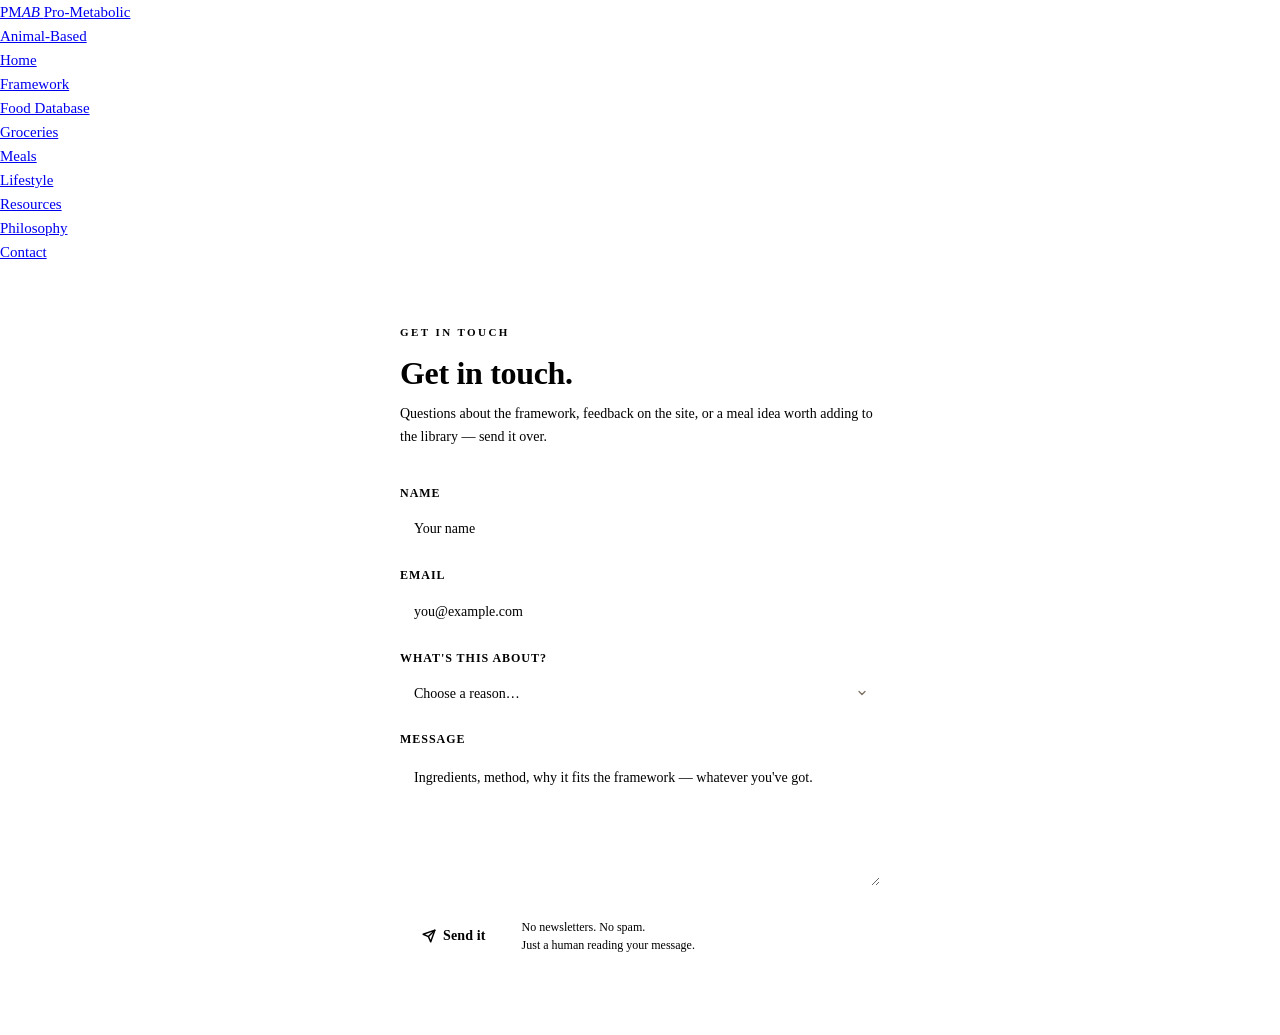
==== contact.html @ 6cdfcf11 "Add files via upload" ====
<!DOCTYPE html>
<html lang="en">
<head>
  <meta charset="UTF-8" />
  <meta name="viewport" content="width=device-width, initial-scale=1.0" />
  <title>PMAB - Contact</title>
  <meta name="description" content="Get in touch with PMAB. Questions, feedback, or a meal idea worth adding to the library."/>
  <meta name="keywords" content="PMAB contact, pro metabolic diet questions, animal based diet feedback, submit meal idea, PMAB community"/>
  <meta property="og:title" content="PMAB - Contact"/>
  <meta property="og:description" content="Get in touch with PMAB. Questions, feedback, or a meal idea worth adding to the library."/>
  <meta property="og:type" content="website"/>
  <link rel="icon" type="image/png" href="/images/favicon-96x96.png" sizes="96x96" />
  <link rel="icon" type="image/svg+xml" href="/images/favicon.svg" />
  <link rel="shortcut icon" href="/images/favicon.ico" />
  <link rel="apple-touch-icon" sizes="180x180" href="/images/apple-touch-icon.png" />
  <link rel="manifest" href="/images/site.webmanifest" />
  <link rel="preconnect" href="https://fonts.googleapis.com" />
  <link rel="preconnect" href="https://fonts.gstatic.com" crossorigin />
  <link href="https://fonts.googleapis.com/css2?family=Zilla+Slab:wght@400;600;700&family=Inter:wght@400;500;600;700&display=swap" rel="stylesheet" />
  <link rel="stylesheet" href="shared.css"/>

  <style>

    *, *::before, *::after { box-sizing: border-box; margin: 0; padding: 0; }
    body {
      background: var(--bg);
      color: var(--text);
      font-family: var(--font-b);
      font-size: 15px;
      line-height: 1.6;
      min-height: 100vh;
      display: flex;
      flex-direction: column;
    }

    /* ── HEADER ─────────────────────────────────── */
    header {
      border-bottom: 1px solid var(--border);
      padding: 24px 32px;
      display: flex;
      align-items: center;
      justify-content: space-between;
      flex-wrap: wrap;
      gap: 16px;
      background: var(--bg);
    }

    .wordmark {
      display: flex;
      align-items: baseline;
      gap: 14px;
      text-decoration: none;
    }

    .wordmark-main {
      font-family: var(--font-d);
      font-size: 2.1rem;
      font-weight: 700;
      letter-spacing: 0.06em;
      color: var(--text);
      line-height: 1;
    }
    .wordmark-main span { color: var(--green); }

    .wordmark-divider { width: 1px; height: 22px; background: var(--border-hi); }

    .wordmark-sub {
      font-size: 11px;
      letter-spacing: 0.18em;
      text-transform: uppercase;
      color: var(--text-3);
      font-weight: 600;
      line-height: 1.3;
    }

    .header-nav {
      display: flex;
      gap: 2px;
      align-items: center;
    }

    .nav-link {
      padding: 7px 13px;
      border-radius: var(--r);
      font-size: 13px;
      font-weight: 600;
      color: var(--text-3);
      text-decoration: none;
      transition: all var(--ease);
      border: 1px solid transparent;
    }
    .nav-link:hover { color: var(--text-2); background: var(--bg-card2); }
    .nav-link.active {
      color: var(--green);
      border-color: var(--green);
      background: var(--green-lo);
    }

    /* ── MAIN ────────────────────────────────────── */
    main {
      flex: 1;
      display: flex;
      align-items: center;
      justify-content: center;
      padding: 60px 24px 80px;
    }

    .contact-wrap {
      width: 100%;
      max-width: 480px;
    }

    .contact-eyebrow {
      font-size: 11px;
      letter-spacing: 0.22em;
      text-transform: uppercase;
      color: var(--green);
      font-weight: 700;
      margin-bottom: 12px;
    }

    .contact-headline {
      font-family: var(--font-d);
      font-size: 2rem;
      font-weight: 700;
      color: var(--text);
      line-height: 1.2;
      margin-bottom: 10px;
      letter-spacing: -0.01em;
    }

    .contact-subhead {
      font-size: 14px;
      color: var(--text-3);
      font-weight: 500;
      line-height: 1.65;
      margin-bottom: 36px;
    }

    /* ── FORM ────────────────────────────────────── */
    .form-field {
      margin-bottom: 18px;
    }

    label {
      display: block;
      font-size: 12px;
      font-weight: 700;
      letter-spacing: 0.08em;
      text-transform: uppercase;
      color: var(--text-3);
      margin-bottom: 7px;
    }

    input[type="text"],
    input[type="email"],
    select,
    textarea {
      width: 100%;
      background: var(--bg-card);
      border: 1px solid var(--border-hi);
      border-radius: var(--r);
      color: var(--text);
      font-family: var(--font-b);
      font-size: 14px;
      font-weight: 500;
      padding: 11px 14px;
      outline: none;
      transition: border-color var(--ease);
      appearance: none;
      -webkit-appearance: none;
    }

    input:focus, select:focus, textarea:focus {
      border-color: var(--green);
    }

    input::placeholder, textarea::placeholder {
      color: var(--text-3);
      font-weight: 400;
    }

    select {
      background-image: url("data:image/svg+xml,%3Csvg xmlns='http://www.w3.org/2000/svg' width='12' height='12' viewBox='0 0 24 24' fill='none' stroke='%237a7060' stroke-width='2.5' stroke-linecap='round' stroke-linejoin='round'%3E%3Cpolyline points='6 9 12 15 18 9'%3E%3C/polyline%3E%3C/svg%3E");
      background-repeat: no-repeat;
      background-position: right 12px center;
      padding-right: 36px;
      cursor: pointer;
    }

    select option {
      background: var(--bg-card);
      color: var(--text);
    }

    textarea {
      resize: vertical;
      min-height: 130px;
      line-height: 1.6;
    }

    /* meal fields — revealed when type = submit-meal */
    .meal-fields {
      display: none;
      border-top: 1px solid var(--border);
      padding-top: 18px;
      margin-top: 4px;
    }
    .meal-fields.visible { display: block; }

    .meal-fields-label {
      font-size: 12px;
      font-weight: 700;
      letter-spacing: 0.08em;
      text-transform: uppercase;
      color: var(--green);
      margin-bottom: 14px;
      display: flex;
      align-items: center;
      gap: 6px;
    }

    /* ── SUBMIT ──────────────────────────────────── */
    .form-submit {
      margin-top: 24px;
      display: flex;
      align-items: center;
      gap: 14px;
    }

    .btn-primary {
      display: inline-flex;
      align-items: center;
      gap: 7px;
      padding: 11px 22px;
      border-radius: var(--r);
      font-family: var(--font-b);
      font-size: 14px;
      font-weight: 700;
      cursor: pointer;
      border: none;
      background: var(--green);
      color: var(--bg);
      transition: background var(--ease);
      letter-spacing: 0.01em;
    }
    .btn-primary:hover { background: var(--green-hi); }

    .form-note {
      font-size: 12px;
      color: var(--text-3);
      font-weight: 500;
      line-height: 1.5;
    }

    /* ── SUCCESS ─────────────────────────────────── */
    .success-state {
      display: none;
      text-align: center;
      padding: 48px 0;
    }

    .success-state.visible { display: block; }

    .success-icon {
      font-size: 2.5rem;
      margin-bottom: 16px;
    }

    .success-head {
      font-family: var(--font-d);
      font-size: 1.4rem;
      font-weight: 700;
      color: var(--text);
      margin-bottom: 8px;
    }

    .success-body {
      font-size: 14px;
      color: var(--text-3);
      font-weight: 500;
      line-height: 1.65;
      margin-bottom: 28px;
    }

    .btn-ghost {
      display: inline-flex;
      align-items: center;
      gap: 6px;
      padding: 9px 18px;
      border-radius: var(--r);
      font-family: var(--font-b);
      font-size: 13px;
      font-weight: 600;
      cursor: pointer;
      background: transparent;
      border: 1px solid var(--border-hi);
      color: var(--text-2);
      text-decoration: none;
      transition: all var(--ease);
    }
    .btn-ghost:hover { border-color: var(--green); color: var(--green); }

    /* ── RESPONSIVE ──────────────────────────────── */
    @media (max-width: 600px) {
      header { padding: 16px 18px; }
      .wordmark-divider, .wordmark-sub { display: none; }
      main { padding: 40px 18px 60px; align-items: flex-start; }
      .contact-headline { font-size: 1.7rem; }
    }
  </style>
</head>
<body>

<div class="logo-strip">
  <a class="nav-logo" href="index.html">
    <span class="nav-mark">PM<em>AB</em></span>
    <span class="nav-sep"></span>
    <span class="nav-sub"><span class="sub-pm">Pro-Metabolic</span><br><span class="sub-ab">Animal-Based</span></span>
  </a>
</div>
<nav class="site-nav">
  <ul class="nav-links">
    <li><a href="index.html">Home</a></li>
    <li><a href="framework.html">Framework</a></li>
    <li><a href="foods.html">Food Database</a></li>
    <li><a href="groceries.html">Groceries</a></li>
    <li><a href="meals.html">Meals</a></li>
    <li><a href="lifestyle.html">Lifestyle</a></li>
    <li><a href="resources.html">Resources</a></li>
    <li><a href="philosophy.html">Philosophy</a></li>
    <li><a href="contact.html" class="active">Contact</a></li>
  </ul>
</nav>

<main>
  <div class="contact-wrap">

    <div id="form-state">
      <div class="contact-eyebrow">Get in touch</div>
      <h1 class="contact-headline">Get in touch.</h1>
      <p class="contact-subhead">Questions about the framework, feedback on the site, or a meal idea worth adding to the library — send it over.</p>

      <form id="contact-form" onsubmit="handleSubmit(event)">

        <div class="form-field">
          <label for="name">Name</label>
          <input type="text" id="name" name="name" placeholder="Your name" required />
        </div>

        <div class="form-field">
          <label for="email">Email</label>
          <input type="email" id="email" name="email" placeholder="you@example.com" required />
        </div>

        <div class="form-field">
          <label for="type">What's this about?</label>
          <select id="type" name="type" onchange="onTypeChange(this.value)" required>
            <option value="" disabled selected>Choose a reason…</option>
            <option value="submit-meal">Submit a meal idea</option>
            <option value="question">General question</option>
            <option value="feedback">Site feedback</option>
            <option value="other">Something else</option>
          </select>
        </div>

        <!-- Meal-specific fields — shown when type = submit-meal -->
        <div class="meal-fields" id="meal-fields">
          <div class="meal-fields-label">
            <svg width="13" height="13" viewBox="0 0 24 24" fill="none" stroke="currentColor" stroke-width="2.5" stroke-linecap="round" stroke-linejoin="round"><path d="M3 2v7c0 1.1.9 2 2 2h4a2 2 0 0 0 2-2V2"/><path d="M7 2v20"/><path d="M21 15V2a5 5 0 0 0-5 5v6c0 1.1.9 2 2 2h3Zm0 0v7"/></svg>
            Meal details
          </div>

          <div class="form-field">
            <label for="meal-name">Meal name</label>
            <input type="text" id="meal-name" name="meal-name" placeholder="e.g. Butter-poached shrimp over rice" />
          </div>

          <div class="form-field">
            <label for="meal-category">Category</label>
            <select id="meal-category" name="meal-category">
              <option value="" disabled selected>Choose a category…</option>
              <option value="breakfast">Breakfast</option>
              <option value="lunch">Lunch</option>
              <option value="dinner">Dinner</option>
              <option value="snack">Snack or drink</option>
              <option value="side">Side or extra</option>
            </select>
          </div>
        </div>

        <div class="form-field">
          <label for="message">Message</label>
          <textarea id="message" name="message" placeholder="Ingredients, method, why it fits the framework — whatever you've got." required></textarea>
        </div>

        <div class="form-submit">
          <button type="submit" class="btn-primary">
            <svg width="14" height="14" viewBox="0 0 24 24" fill="none" stroke="currentColor" stroke-width="2.5" stroke-linecap="round" stroke-linejoin="round"><path d="m22 2-7 20-4-9-9-4Z"/><path d="M22 2 11 13"/></svg>
            Send it
          </button>
          <span class="form-note">No newsletters. No spam.<br>Just a human reading your message.</span>
        </div>

      </form>
    </div>

    <!-- SUCCESS STATE -->
    <div class="success-state" id="success-state">
      <div class="success-icon">🥩</div>
      <div class="success-head" id="success-head">Got it.</div>
      <p class="success-body" id="success-body">Thanks for reaching out — we'll be in touch.</p>
      <a class="btn-ghost" href="index.html">
        <svg width="13" height="13" viewBox="0 0 24 24" fill="none" stroke="currentColor" stroke-width="2.5" stroke-linecap="round" stroke-linejoin="round"><path d="m12 19-7-7 7-7"/><path d="M19 12H5"/></svg>
        Back to the site
      </a>
    </div>

  </div>
</main>

<script>
  // Pre-select "submit a meal" if coming from meals.html?type=meal
  window.addEventListener('DOMContentLoaded', () => {
    const params = new URLSearchParams(window.location.search);
    if (params.get('type') === 'meal') {
      const sel = document.getElementById('type');
      sel.value = 'submit-meal';
      onTypeChange('submit-meal');
    }
  });

  function onTypeChange(val) {
    const fields = document.getElementById('meal-fields');
    fields.classList.toggle('visible', val === 'submit-meal');
  }

  function handleSubmit(e) {
    e.preventDefault();
    
    // REPLACE THIS URL STRING WITH YOUR DEPLOYED GOOGLE APPS SCRIPT LINK
    const CONTACT_SCRIPT_URL = 'https://hook.us2.make.com/eqg1noqarf5jx4opa0w2mdxap8nvbq66';
    
    const formElement = document.getElementById('contact-form');
    const submitBtn = formElement.querySelector('.btn-primary');
    
    // Visual feedback: Disable button while sending
    const originalBtnHtml = submitBtn.innerHTML;
    submitBtn.disabled = true;
    submitBtn.innerText = 'Sending...';

    // Package all inputs from the form elements
    const formData = new URLSearchParams();
    formData.append('name', document.getElementById('name').value);
    formData.append('email', document.getElementById('email').value);
    formData.append('type', document.getElementById('type').value);
    formData.append('mealName', document.getElementById('meal-name').value);
    formData.append('mealCategory', document.getElementById('meal-category').value);
    formData.append('message', document.getElementById('message').value);

    // Send data to your second Google Apps Script backend
    fetch(CONTACT_SCRIPT_URL, {
      method: 'POST',
      mode: 'cors',
      redirect: 'follow',
      body: formData,
      headers: {
        'Content-Type': 'application/x-www-form-urlencoded'
      }
    })
    .then(response => response.json())
    .then(data => {
      if (data.result === 'success') {
        // Run your existing success panel transformations
        const type = document.getElementById('type').value;
        const isMeal = type === 'submit-meal';

        document.getElementById('form-state').style.display = 'none';

        const head = document.getElementById('success-head');
        const body = document.getElementById('success-body');

        if (isMeal) {
          const mealName = document.getElementById('meal-name').value;
          head.textContent = 'Meal received.';
          body.textContent = mealName
            ? `"${mealName}" is in the queue. If it fits the framework, it'll show up in the library.`
            : 'Your meal idea is in the queue. If it fits the framework, it\'ll show up in the library.';
        } else {
          head.textContent = 'Got it.';
          body.textContent = 'Thanks for reaching out — we\'ll be in touch.';
        }

        document.getElementById('success-state').classList.add('visible');
        formElement.reset();
      } else {
        throw new Error(data.error);
      }
    })
    .catch(error => {
      console.error('Error submitting form!', error);
      alert('Something went wrong sending your message. Please try again.');
    })
    .finally(() => {
      // Restore button status if an error occurred
      submitBtn.disabled = false;
      submitBtn.innerHTML = originalBtnHtml;
    });
  }
</script>
</body>
</html>
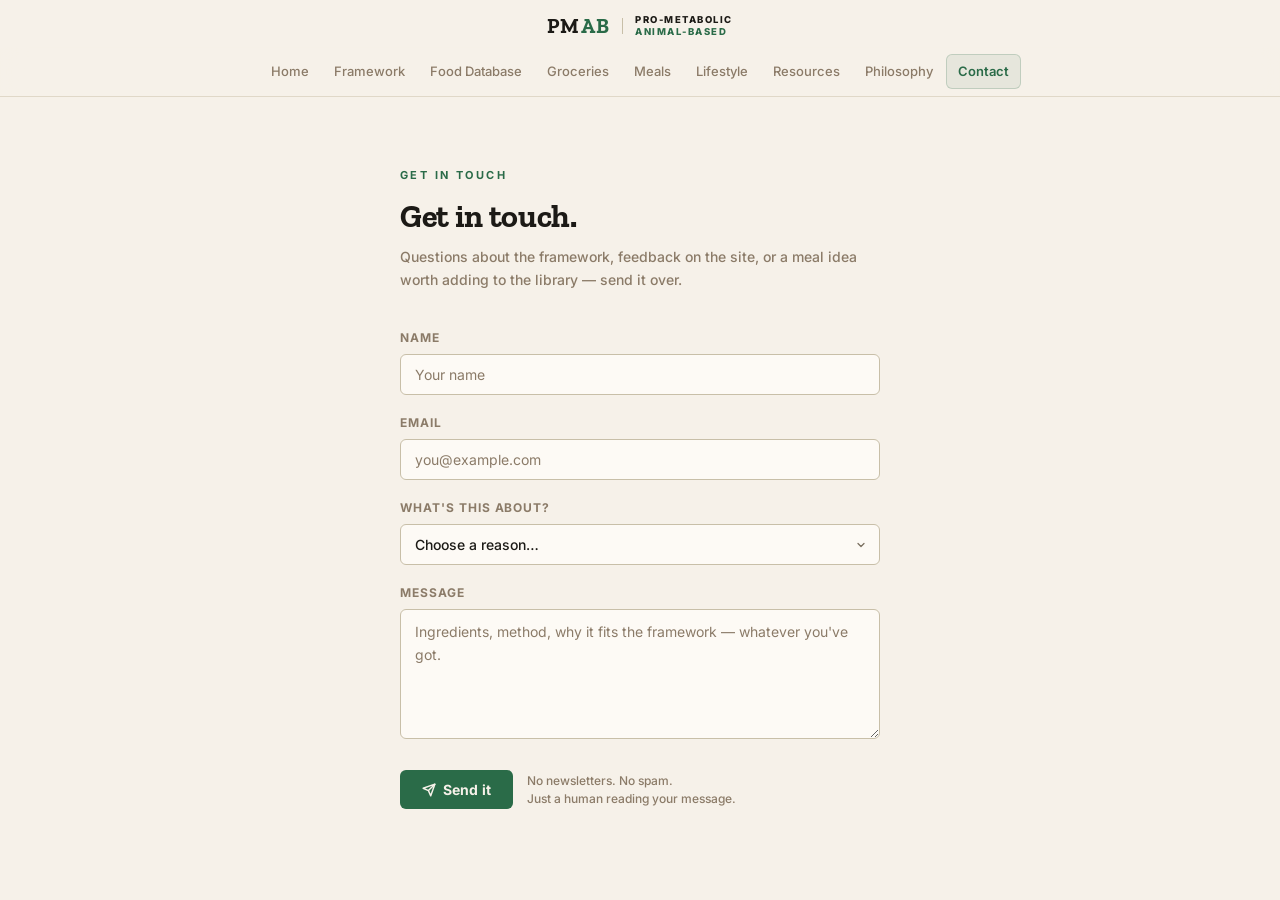
==== commit eb0ff042: "Update contact.html" ====
--- a/contact.html
+++ b/contact.html
@@ -438,7 +438,6 @@
   function handleSubmit(e) {
     e.preventDefault();
     
-    // REPLACE THIS URL STRING WITH YOUR DEPLOYED GOOGLE APPS SCRIPT LINK
     const CONTACT_SCRIPT_URL = 'https://hook.us2.make.com/eqg1noqarf5jx4opa0w2mdxap8nvbq66';
     
     const formElement = document.getElementById('contact-form');
@@ -458,20 +457,17 @@
     formData.append('mealCategory', document.getElementById('meal-category').value);
     formData.append('message', document.getElementById('message').value);
 
-    // Send data to your second Google Apps Script backend
+    // Send data to Make.com Webhook
     fetch(CONTACT_SCRIPT_URL, {
       method: 'POST',
-      mode: 'cors',
-      redirect: 'follow',
       body: formData,
       headers: {
         'Content-Type': 'application/x-www-form-urlencoded'
       }
     })
-    .then(response => response.json())
-    .then(data => {
-      if (data.result === 'success') {
-        // Run your existing success panel transformations
+    .then(response => {
+      // Check if Make accepted the data packet successfully
+      if (response.ok) {
         const type = document.getElementById('type').value;
         const isMeal = type === 'submit-meal';
 
@@ -494,7 +490,7 @@
         document.getElementById('success-state').classList.add('visible');
         formElement.reset();
       } else {
-        throw new Error(data.error);
+        throw new Error('Network response from Make was not okay.');
       }
     })
     .catch(error => {
@@ -509,4 +505,4 @@
   }
 </script>
 </body>
-</html>+</html>
--- a/shared.css
+++ b/shared.css
@@ -0,0 +1,298 @@
+/* ═══════════════════════════════════════════════
+   PMAB SHARED DESIGN SYSTEM — LIGHT THEME
+   Warm parchment · Forest green · Editorial
+═══════════════════════════════════════════════ */
+
+:root {
+  --bg:        #F6F1E9;
+  --bg-card:   #FDFAF5;
+  --bg-card2:  #F0EBE0;
+  --bg-dark:   #1C1A16;
+
+  --border:    #E0D8C8;
+  --border-hi: #C8BFA8;
+  --border-mid: #B0A48E;
+
+  --text:      #1C1A16;
+  --text-2:    #4A4438;
+  --text-3:    #8B7B68;
+  --text-4:    #B8A898;
+
+  --green:     #2A6B48;
+  --green-hi:  #3A8A5C;
+  --green-lo:  rgba(42,107,72,0.08);
+  --green-bd:  rgba(42,107,72,0.2);
+  --green-mid: #4A7C59;
+
+  --font-d: 'Zilla Slab', Georgia, serif;
+  --font-b: 'Inter', system-ui, sans-serif;
+
+  --r:    6px;
+  --r-lg: 12px;
+  --ease: 140ms ease;
+
+  --container:      960px;
+  --container-wide: 1240px;
+}
+
+*, *::before, *::after { box-sizing: border-box; margin: 0; padding: 0; }
+html { scroll-behavior: smooth; -webkit-text-size-adjust: 100%; }
+
+body {
+  background: var(--bg);
+  color: var(--text);
+  font-family: var(--font-b);
+  font-size: 15px;
+  line-height: 1.65;
+  min-height: 100vh;
+  -webkit-font-smoothing: antialiased;
+}
+
+a { color: inherit; text-decoration: none; }
+img { display: block; max-width: 100%; }
+
+/* ── LOGO STRIP — top band, not sticky ───── */
+.logo-strip {
+  display: flex;
+  align-items: center;
+  justify-content: center;
+  padding: 14px 40px 8px;
+  background: var(--bg);
+}
+
+.nav-logo {
+  display: flex;
+  align-items: center;
+  gap: 12px;
+  text-decoration: none;
+}
+
+.nav-logo-mark, .nav-mark {
+  font-family: var(--font-d);
+  font-size: 1.3rem;
+  font-weight: 700;
+  letter-spacing: 0.06em;
+  color: var(--text);
+  line-height: 1;
+}
+.nav-logo-mark em, .nav-mark em { color: var(--green); font-style: normal; }
+
+.nav-logo-sep, .nav-sep {
+  width: 1px;
+  height: 16px;
+  background: var(--border-hi);
+}
+
+.nav-logo-label, .nav-sub {
+  font-size: 9.5px;
+  letter-spacing: 0.16em;
+  text-transform: uppercase;
+  font-weight: 800;
+  line-height: 1.3;
+}
+
+.nav-sub .sub-pm { color: var(--text); }
+.nav-sub .sub-ab { color: var(--green); }
+/* For pages still using nav-logo-label as a single string */
+.nav-logo-label { color: var(--text-3); }
+
+/* ── SITE NAV — sticky links bar ─────────── */
+.site-nav {
+  border-bottom: 1px solid var(--border);
+  display: flex;
+  align-items: center;
+  justify-content: center;
+  padding: 0 40px;
+  height: 50px;
+  position: sticky;
+  top: 0;
+  background: rgba(246,241,233,0.96);
+  backdrop-filter: blur(12px);
+  -webkit-backdrop-filter: blur(12px);
+  z-index: 200;
+}
+
+.nav-links {
+  display: flex;
+  gap: 1px;
+  list-style: none;
+  flex-wrap: wrap;
+  justify-content: center;
+}
+
+.nav-links a {
+  display: block;
+  padding: 6px 11px;
+  border-radius: var(--r);
+  font-size: 13px;
+  font-weight: 500;
+  color: var(--text-3);
+  transition: color var(--ease), background var(--ease);
+  border: 1px solid transparent;
+  white-space: nowrap;
+}
+.nav-links a:hover { color: var(--text-2); background: var(--bg-card2); }
+.nav-links a.active {
+  color: var(--green);
+  background: var(--green-lo);
+  border-color: var(--green-bd);
+  font-weight: 600;
+}
+
+/* ── CONTAINERS ───────────────────────────── */
+.container      { max-width: var(--container);      margin: 0 auto; padding: 0 40px; }
+.container-wide { max-width: var(--container-wide); margin: 0 auto; padding: 0 40px; }
+
+/* ── TYPOGRAPHY ───────────────────────────── */
+.eyebrow {
+  display: block;
+  font-size: 11px;
+  letter-spacing: 0.2em;
+  text-transform: uppercase;
+  font-weight: 700;
+  color: var(--green);
+}
+
+.page-hero {
+  padding: 56px 0 44px;
+  border-bottom: 1px solid var(--border);
+  background: var(--bg-card);
+}
+
+.page-title {
+  font-family: var(--font-d);
+  font-size: clamp(2rem, 5vw, 3rem);
+  font-weight: 700;
+  color: var(--text);
+  letter-spacing: -0.022em;
+  line-height: 1.12;
+  margin: 14px 0 16px;
+}
+
+.page-sub {
+  font-size: 16px;
+  color: var(--text-2);
+  max-width: 520px;
+  line-height: 1.72;
+}
+
+.section-title {
+  font-family: var(--font-d);
+  font-size: clamp(1.6rem, 3.5vw, 2.2rem);
+  font-weight: 700;
+  color: var(--text);
+  letter-spacing: -0.018em;
+  line-height: 1.18;
+  margin-top: 12px;
+}
+
+/* ── BUTTONS ──────────────────────────────── */
+.btn {
+  display: inline-flex;
+  align-items: center;
+  gap: 7px;
+  padding: 10px 20px;
+  border-radius: var(--r);
+  font-family: var(--font-b);
+  font-size: 14px;
+  font-weight: 600;
+  cursor: pointer;
+  text-decoration: none;
+  transition: all var(--ease);
+  border: none;
+  white-space: nowrap;
+}
+.btn-primary { background: var(--green); color: #fff; font-weight: 700; }
+.btn-primary:hover { background: var(--green-hi); }
+.btn-ghost { background: transparent; border: 1.5px solid var(--border-hi); color: var(--text-2); }
+.btn-ghost:hover { border-color: var(--border-mid); color: var(--text); }
+.btn-sm { padding: 7px 14px; font-size: 13px; }
+.btn-danger { background: transparent; border: 1.5px solid #d4b8b8; color: #a05050; }
+.btn-danger:hover { background: #fdf0f0; border-color: #c09090; }
+
+/* ── BADGE ────────────────────────────────── */
+.badge {
+  display: inline-flex;
+  align-items: center;
+  gap: 5px;
+  padding: 2px 9px;
+  border-radius: 999px;
+  font-size: 11px;
+  font-weight: 700;
+  letter-spacing: 0.04em;
+  border: 1px solid var(--green-bd);
+  color: var(--green);
+  background: var(--green-lo);
+}
+
+/* ── IMAGE PLACEHOLDER ────────────────────── */
+.img-placeholder {
+  width: 100%;
+  border-radius: var(--r);
+  background: var(--bg-card2);
+  border: 1px solid var(--border);
+  display: flex;
+  align-items: center;
+  justify-content: center;
+  font-size: 11px;
+  letter-spacing: 0.1em;
+  text-transform: uppercase;
+  color: var(--text-4);
+  font-weight: 600;
+  position: relative;
+  overflow: hidden;
+}
+.img-placeholder::before {
+  content: '';
+  position: absolute;
+  inset: 0;
+  background: repeating-linear-gradient(
+    -45deg, transparent, transparent 12px,
+    rgba(0,0,0,0.018) 12px, rgba(0,0,0,0.018) 13px
+  );
+}
+
+/* ── FOOTER ───────────────────────────────── */
+.site-footer {
+  border-top: 1px solid var(--border);
+  background: var(--bg-dark);
+  padding: 36px 40px;
+  display: flex;
+  align-items: center;
+  justify-content: space-between;
+  gap: 20px;
+  flex-wrap: wrap;
+}
+
+.footer-mark {
+  font-family: var(--font-d);
+  font-size: 1.1rem;
+  font-weight: 700;
+  letter-spacing: 0.08em;
+  color: rgba(255,255,255,0.45);
+}
+.footer-mark em { color: var(--green); font-style: normal; }
+
+.footer-links { display: flex; gap: 24px; list-style: none; flex-wrap: wrap; }
+.footer-links a {
+  font-size: 13px;
+  color: rgba(255,255,255,0.38);
+  font-weight: 500;
+  transition: color var(--ease);
+}
+.footer-links a:hover { color: rgba(255,255,255,0.72); }
+
+/* ── SCROLLBAR ────────────────────────────── */
+::-webkit-scrollbar { width: 5px; height: 5px; }
+::-webkit-scrollbar-track { background: var(--bg); }
+::-webkit-scrollbar-thumb { background: var(--border-hi); border-radius: 3px; }
+
+/* ── RESPONSIVE ───────────────────────────── */
+@media (max-width: 640px) {
+  .logo-strip { padding: 12px 16px 6px; }
+  .site-nav { padding: 0 16px; height: 46px; }
+  .nav-sep, .nav-sub, .nav-logo-sep, .nav-logo-label { display: none; }
+  .container, .container-wide { padding: 0 16px; }
+  .site-footer { padding: 24px 16px; }
+  .page-hero { padding: 40px 0 30px; }
+}
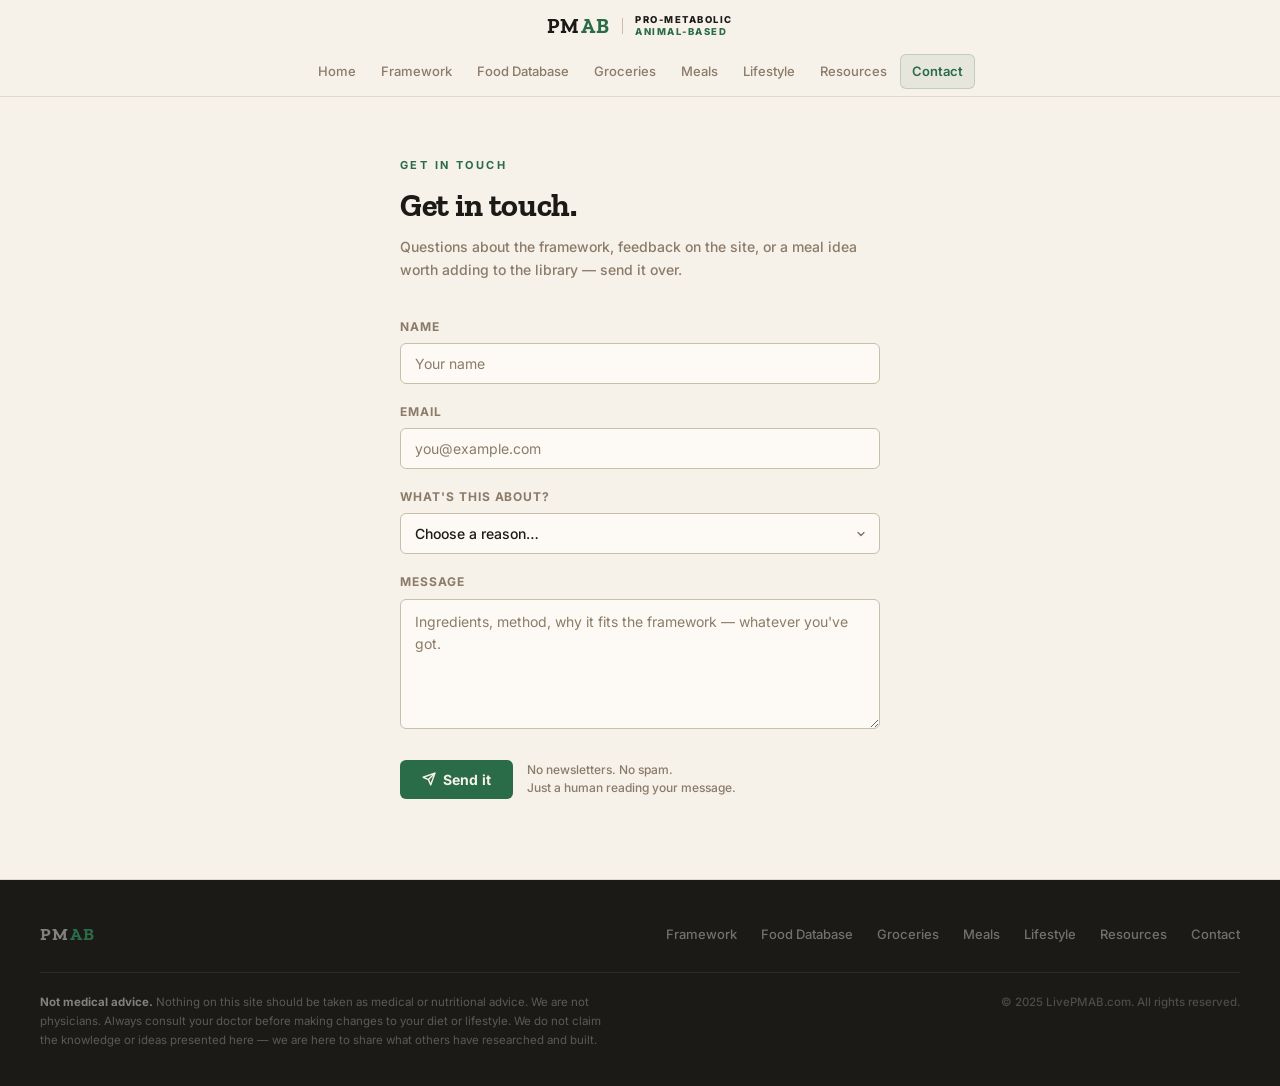
==== commit cb544a8d: "Add files via upload" ====
--- a/contact.html
+++ b/contact.html
@@ -328,7 +328,6 @@
     <li><a href="meals.html">Meals</a></li>
     <li><a href="lifestyle.html">Lifestyle</a></li>
     <li><a href="resources.html">Resources</a></li>
-    <li><a href="philosophy.html">Philosophy</a></li>
     <li><a href="contact.html" class="active">Contact</a></li>
   </ul>
 </nav>
@@ -420,6 +419,7 @@
 </main>
 
 <script>
+
   // Pre-select "submit a meal" if coming from meals.html?type=meal
   window.addEventListener('DOMContentLoaded', () => {
     const params = new URLSearchParams(window.location.search);
@@ -433,76 +433,49 @@
   function onTypeChange(val) {
     const fields = document.getElementById('meal-fields');
     fields.classList.toggle('visible', val === 'submit-meal');
-  }
+    }
 
   function handleSubmit(e) {
     e.preventDefault();
-    
-    const CONTACT_SCRIPT_URL = 'https://hook.us2.make.com/eqg1noqarf5jx4opa0w2mdxap8nvbq66';
-    
-    const formElement = document.getElementById('contact-form');
-    const submitBtn = formElement.querySelector('.btn-primary');
-    
-    // Visual feedback: Disable button while sending
-    const originalBtnHtml = submitBtn.innerHTML;
-    submitBtn.disabled = true;
-    submitBtn.innerText = 'Sending...';
-
-    // Package all inputs from the form elements
-    const formData = new URLSearchParams();
-    formData.append('name', document.getElementById('name').value);
-    formData.append('email', document.getElementById('email').value);
-    formData.append('type', document.getElementById('type').value);
-    formData.append('mealName', document.getElementById('meal-name').value);
-    formData.append('mealCategory', document.getElementById('meal-category').value);
-    formData.append('message', document.getElementById('message').value);
-
-    // Send data to Make.com Webhook
-    fetch(CONTACT_SCRIPT_URL, {
-      method: 'POST',
-      body: formData,
-      headers: {
-        'Content-Type': 'application/x-www-form-urlencoded'
-      }
-    })
-    .then(response => {
-      // Check if Make accepted the data packet successfully
-      if (response.ok) {
-        const type = document.getElementById('type').value;
-        const isMeal = type === 'submit-meal';
-
-        document.getElementById('form-state').style.display = 'none';
-
-        const head = document.getElementById('success-head');
-        const body = document.getElementById('success-body');
-
-        if (isMeal) {
-          const mealName = document.getElementById('meal-name').value;
-          head.textContent = 'Meal received.';
-          body.textContent = mealName
-            ? `"${mealName}" is in the queue. If it fits the framework, it'll show up in the library.`
-            : 'Your meal idea is in the queue. If it fits the framework, it\'ll show up in the library.';
-        } else {
-          head.textContent = 'Got it.';
-          body.textContent = 'Thanks for reaching out — we\'ll be in touch.';
-        }
-
-        document.getElementById('success-state').classList.add('visible');
-        formElement.reset();
-      } else {
-        throw new Error('Network response from Make was not okay.');
-      }
-    })
-    .catch(error => {
-      console.error('Error submitting form!', error);
-      alert('Something went wrong sending your message. Please try again.');
-    })
-    .finally(() => {
-      // Restore button status if an error occurred
-      submitBtn.disabled = false;
-      submitBtn.innerHTML = originalBtnHtml;
-    });
-  }
+    const type = document.getElementById('type').value;
+    const isMeal = type === 'submit-meal';
+
+    document.getElementById('form-state').style.display = 'none';
+
+    const head = document.getElementById('success-head');
+    const body = document.getElementById('success-body');
+
+    if (isMeal) {
+      const mealName = document.getElementById('meal-name').value;
+      head.textContent = 'Meal received.';
+      body.textContent = mealName
+        ? `"${mealName}" is in the queue. If it fits the framework, it'll show up in the library.`
+        : 'Your meal idea is in the queue. If it fits the framework, it\'ll show up in the library.';
+    } else {
+      head.textContent = 'Got it.';
+      body.textContent = 'Thanks for reaching out — we\'ll be in touch.';
+    }
+
+    document.getElementById('success-state').classList.add('visible');
+    }
 </script>
+<footer class="site-footer">
+  <div class="footer-top">
+    <div class="footer-mark">PM<em>AB</em></div>
+    <ul class="footer-links">
+      <li><a href="framework.html">Framework</a></li>
+      <li><a href="foods.html">Food Database</a></li>
+      <li><a href="groceries.html">Groceries</a></li>
+      <li><a href="meals.html">Meals</a></li>
+      <li><a href="lifestyle.html">Lifestyle</a></li>
+      <li><a href="resources.html">Resources</a></li>
+      <li><a href="contact.html">Contact</a></li>
+    </ul>
+  </div>
+  <div class="footer-bottom">
+    <p class="footer-disclaimer"><strong>Not medical advice.</strong> Nothing on this site should be taken as medical or nutritional advice. We are not physicians. Always consult your doctor before making changes to your diet or lifestyle. We do not claim the knowledge or ideas presented here — we are here to share what others have researched and built.</p>
+    <p class="footer-copy">&copy; 2025 LivePMAB.com. All rights reserved.</p>
+  </div>
+</footer>
 </body>
 </html>
--- a/shared.css
+++ b/shared.css
@@ -256,12 +256,18 @@
 .site-footer {
   border-top: 1px solid var(--border);
   background: var(--bg-dark);
-  padding: 36px 40px;
+  padding: 40px 40px 36px;
+}
+
+.footer-top {
   display: flex;
   align-items: center;
   justify-content: space-between;
   gap: 20px;
   flex-wrap: wrap;
+  padding-bottom: 24px;
+  border-bottom: 1px solid rgba(255,255,255,0.08);
+  margin-bottom: 20px;
 }
 
 .footer-mark {
@@ -281,6 +287,35 @@
   transition: color var(--ease);
 }
 .footer-links a:hover { color: rgba(255,255,255,0.72); }
+
+.footer-bottom {
+  display: flex;
+  align-items: flex-start;
+  justify-content: space-between;
+  gap: 24px;
+  flex-wrap: wrap;
+}
+
+.footer-disclaimer {
+  font-size: 11.5px;
+  color: rgba(255,255,255,0.28);
+  line-height: 1.65;
+  max-width: 580px;
+  font-weight: 400;
+}
+
+.footer-disclaimer strong {
+  color: rgba(255,255,255,0.45);
+  font-weight: 700;
+}
+
+.footer-copy {
+  font-size: 11.5px;
+  color: rgba(255,255,255,0.22);
+  white-space: nowrap;
+  font-weight: 500;
+  flex-shrink: 0;
+}
 
 /* ── SCROLLBAR ────────────────────────────── */
 ::-webkit-scrollbar { width: 5px; height: 5px; }
